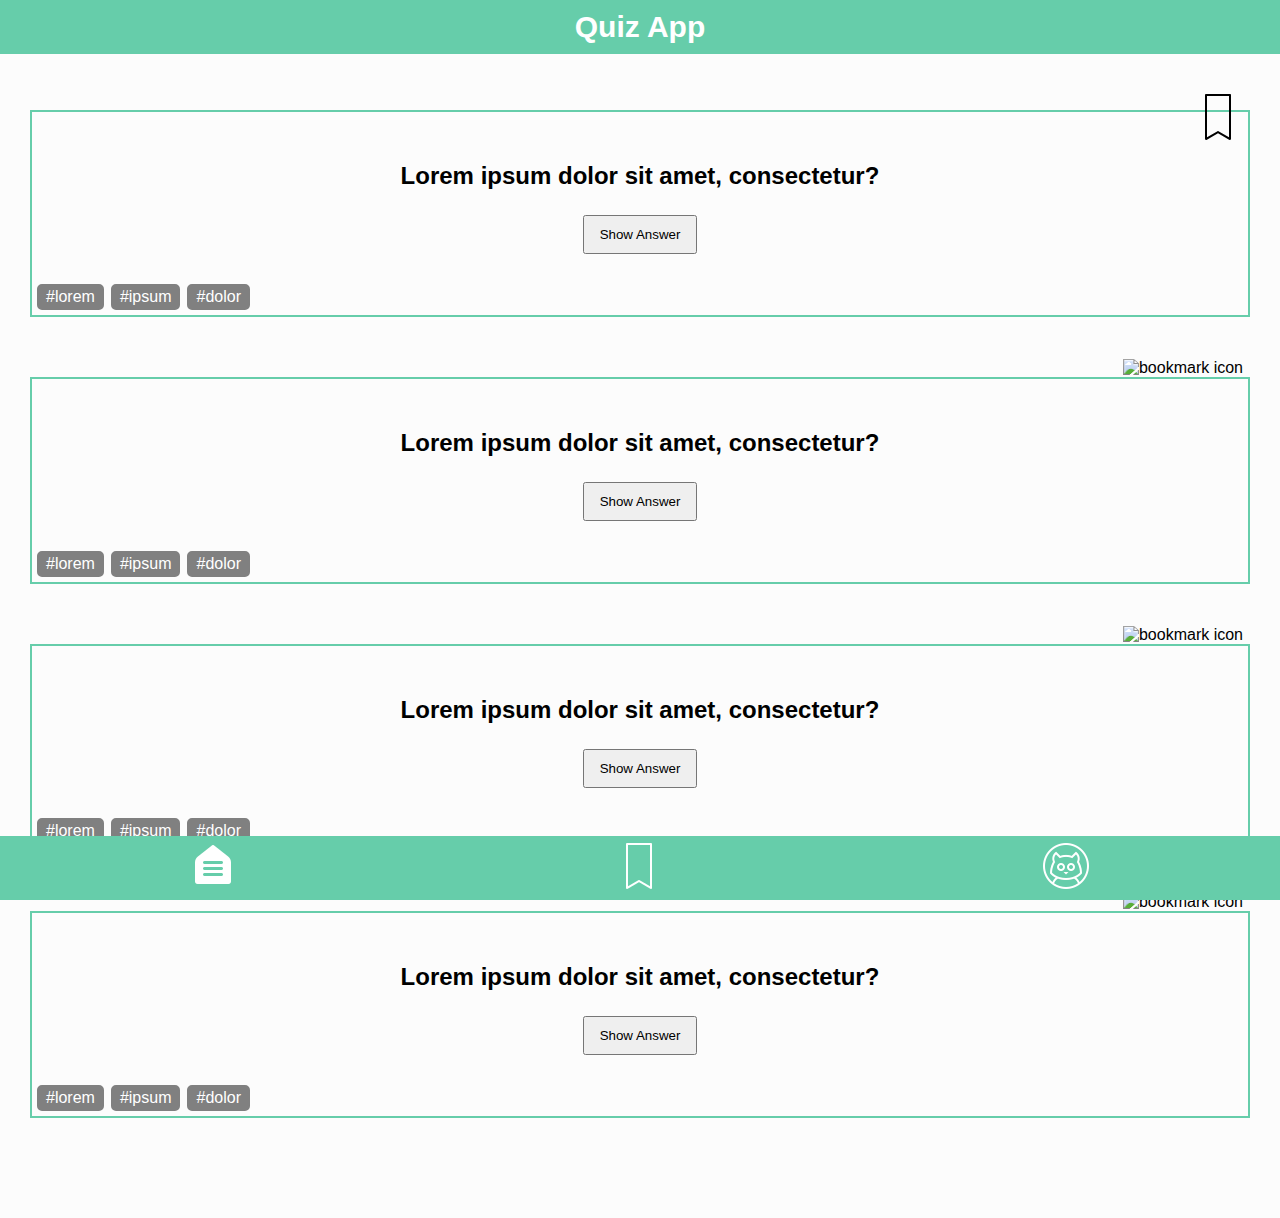
==== index.html @ 965ef6b3 "add profile" ====
<!DOCTYPE html>
<html lang="en">
  <head>
    <meta charset="UTF-8" />
    <meta http-equiv="X-UA-Compatible" content="IE=edge" />
    <meta name="viewport" content="width=device-width, initial-scale=1.0" />
    <link rel="stylesheet" href="./css/styles.css" />
    <title>Quiz</title>
  </head>
  <body>
    <header>
      <h1>Quiz App</h1>
    </header>
    <main>
      <div class="top-margin-div"></div>
      <article>
        <svg
          class="bookmark"
          alt="bookmark icon"
          xmlns="http://www.w3.org/2000/svg"
          viewBox="0 0 50 50"
          width="50px"
          height="50px"
        >
          <path
            d="M 12.8125 2 C 12.335938 2.089844 11.992188 2.511719 12 3 L 12 47 C 11.996094 47.359375 12.1875 47.691406 12.496094 47.871094 C 12.804688 48.054688 13.1875 48.054688 13.5 47.875 L 25 41.15625 L 36.5 47.875 C 36.8125 48.054688 37.195313 48.054688 37.503906 47.871094 C 37.8125 47.691406 38.003906 47.359375 38 47 L 38 3 C 38 2.449219 37.550781 2 37 2 L 13 2 C 12.96875 2 12.9375 2 12.90625 2 C 12.875 2 12.84375 2 12.8125 2 Z M 14 4 L 36 4 L 36 45.25 L 25.5 39.125 C 25.191406 38.945313 24.808594 38.945313 24.5 39.125 L 14 45.25 Z"
          />
        </svg>

        <h2>Lorem ipsum dolor sit amet, consectetur?</h2>

        <button class="answer-button">Show Answer</button>
        <div class="tags-container">
          <div class="tag">#lorem</div>
          <div class="tag">#ipsum</div>
          <div class="tag">#dolor</div>
        </div>
      </article>
      <article>
        <img
          class="bookmark"
          src="assets/images/icons8-bookmark (1).svg"
          alt="bookmark icon"
        />
        <h2>Lorem ipsum dolor sit amet, consectetur?</h2>
        <button class="answer-button">Show Answer</button>
        <div class="tags-container">
          <div class="tag">#lorem</div>
          <div class="tag">#ipsum</div>
          <div class="tag">#dolor</div>
        </div>
      </article>
      <article>
        <img
          class="bookmark"
          src="assets/images/icons8-bookmark (1).svg"
          alt="bookmark icon"
        />
        <h2>Lorem ipsum dolor sit amet, consectetur?</h2>

        <button class="answer-button">Show Answer</button>
        <div class="tags-container">
          <div class="tag">#lorem</div>
          <div class="tag">#ipsum</div>
          <div class="tag">#dolor</div>
        </div>
      </article>
      <article>
        <img
          class="bookmark"
          src="assets/images/icons8-bookmark (1).svg"
          alt="bookmark icon"
        />
        <h2>Lorem ipsum dolor sit amet, consectetur?</h2>

        <button class="answer-button">Show Answer</button>
        <div class="tags-container">
          <div class="tag">#lorem</div>
          <div class="tag">#ipsum</div>
          <div class="tag">#dolor</div>
        </div>
      </article>
    </main>
    <footer>
      <nav>
        <a href="index.html"
          ><img
            class="footer-items"
            src="assets/images/icons8-top-menu-48.png"
            alt="top menu icon"
        /></a>
        <a href="bookmarks.html"
          ><img
            class="footer-items"
            src="assets/images/icons8-bookmark-50.png"
            alt="bookmark menu icon"
        /></a>
        <a href="profile.html"
          ><img
            class="footer-items"
            src="./assets/images/icons8-cat-profile-50.png"
            alt="profile icon"
        /></a>
      </nav>
    </footer>
  </body>
</html>
---- css/styles.css ----
* {
  box-sizing: border-box;
}

body {
  margin: 0;
  font-family: "Segoe UI", Tahoma, Geneva, Verdana, sans-serif;
  background: rgb(252, 252, 252);
}

main {
  margin-top: 110px;
}

header {
  background-color: mediumaquamarine;
  font-size: 1.4rem;
  position: fixed;
  top: 0px;
  width: 100%;
  z-index: 1;
}

h1 {
  margin: 0px;
  padding: 10px;
  text-align: center;
  color: white;
  font-size: 30px;
}

article {
  margin: 60px 30px 30px 30px;
  border: solid 2px;
  border-color: mediumaquamarine;
  position: relative;
  text-align: center;
}

h2 {
  width: 100%;
  display: inline-block;
  margin-top: 50px;
  margin-bottom: 25px;
}

.bookmark {
  position: absolute;
  right: 5px;
  top: -20px;
}

.answer-button {
  padding: 10px 15px;
}

.tags-container {
  margin: 30px 5px 5px 5px;
  display: flex;
  justify-content: flex-start;
}

.tag {
  border: solid 2px;
  border-color: grey;
  background: grey;
  color: white;
  margin-right: 7px;
  border-radius: 5px;
  padding: 2px 7px;
}

nav {
  display: flex;
  justify-content: space-around;
  position: fixed;
  bottom: 0;
  width: 100%;
  background: mediumaquamarine;
}

.footer-items {
  margin: 5px;
  color: white;
}

footer {
  margin-bottom: 100px;
}

/* BOOKMARKS */

.picture-name-section {
  display: flex;
  justify-content: space-between;
  align-items: center;
  margin-left: 40px;
}
.user-name {
  display: block;
  width: 60%;
  margin: 0;
}

.profile-picture {
  display: block;
}
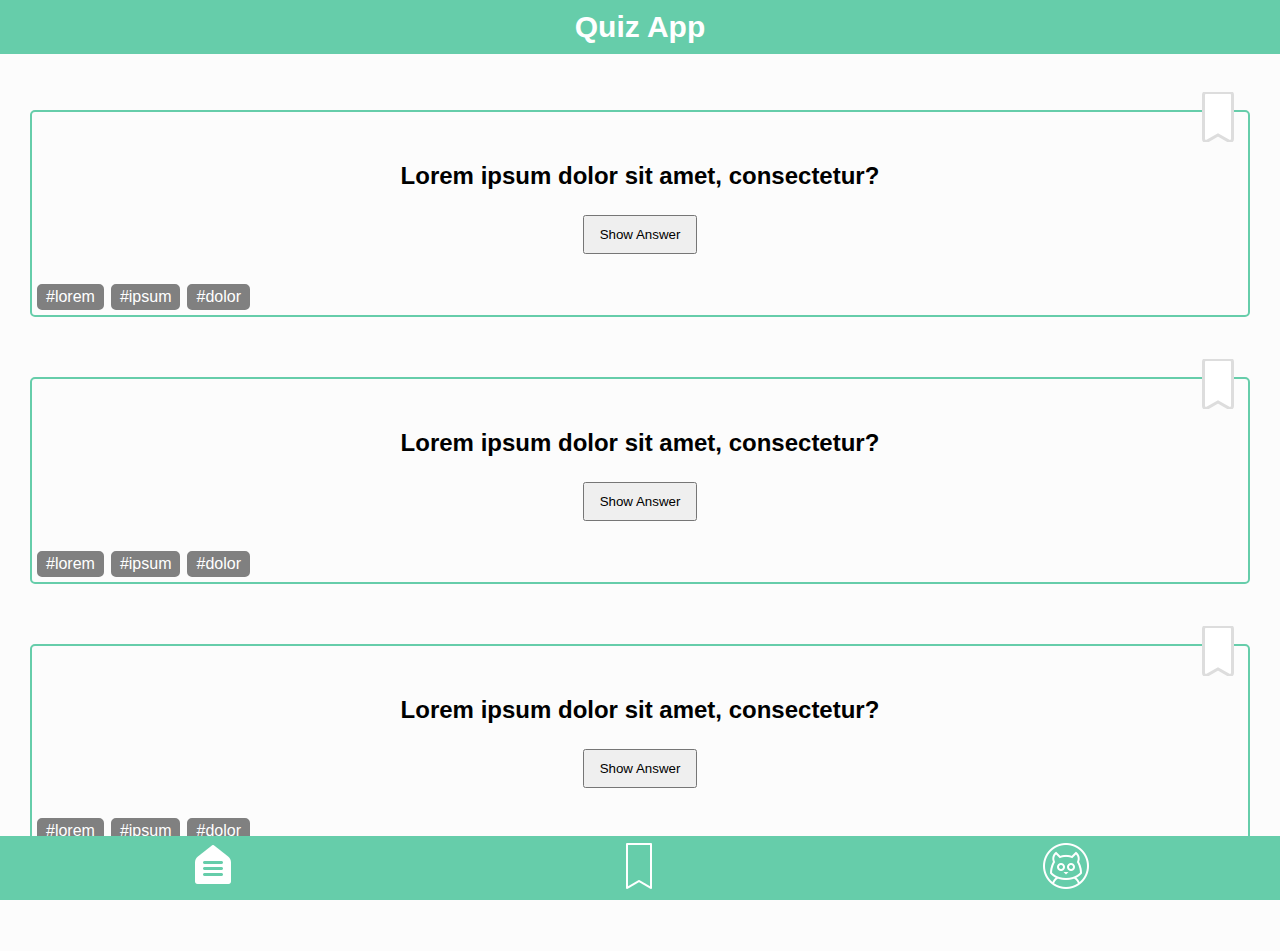
==== commit 6c988bc2: "add major css changes" ====
--- a/index.html
+++ b/index.html
@@ -7,98 +7,81 @@
     <link rel="stylesheet" href="./css/styles.css" />
     <title>Quiz</title>
   </head>
-  <body>
-    <header>
-      <h1>Quiz App</h1>
+  <body class="page">
+    <header class="page__header">
+      <h1 class="header__app-title">Quiz App</h1>
     </header>
-    <main>
-      <div class="top-margin-div"></div>
-      <article>
-        <svg
-          class="bookmark"
+    <main class="page__main">
+      <article class="question-card">
+        <img
+          src="/assets/images/bookmark_blank.svg"
+          class="question-card__bookmark"
           alt="bookmark icon"
-          xmlns="http://www.w3.org/2000/svg"
-          viewBox="0 0 50 50"
-          width="50px"
-          height="50px"
-        >
-          <path
-            d="M 12.8125 2 C 12.335938 2.089844 11.992188 2.511719 12 3 L 12 47 C 11.996094 47.359375 12.1875 47.691406 12.496094 47.871094 C 12.804688 48.054688 13.1875 48.054688 13.5 47.875 L 25 41.15625 L 36.5 47.875 C 36.8125 48.054688 37.195313 48.054688 37.503906 47.871094 C 37.8125 47.691406 38.003906 47.359375 38 47 L 38 3 C 38 2.449219 37.550781 2 37 2 L 13 2 C 12.96875 2 12.9375 2 12.90625 2 C 12.875 2 12.84375 2 12.8125 2 Z M 14 4 L 36 4 L 36 45.25 L 25.5 39.125 C 25.191406 38.945313 24.808594 38.945313 24.5 39.125 L 14 45.25 Z"
-          />
-        </svg>
+        />
+        <h2 class="question-card__question">
+          Lorem ipsum dolor sit amet, consectetur?
+        </h2>
 
-        <h2>Lorem ipsum dolor sit amet, consectetur?</h2>
-
-        <button class="answer-button">Show Answer</button>
-        <div class="tags-container">
-          <div class="tag">#lorem</div>
-          <div class="tag">#ipsum</div>
-          <div class="tag">#dolor</div>
+        <button class="question-card__answer-button">Show Answer</button>
+        <div class="question-card__tags-container">
+          <div class="tags-container__tag">#lorem</div>
+          <div class="tags-container__tag">#ipsum</div>
+          <div class="tags-container__tag">#dolor</div>
         </div>
       </article>
-      <article>
+      <article class="question-card">
         <img
-          class="bookmark"
-          src="assets/images/icons8-bookmark (1).svg"
+          src="/assets/images/bookmark_blank.svg"
+          class="question-card__bookmark"
           alt="bookmark icon"
         />
-        <h2>Lorem ipsum dolor sit amet, consectetur?</h2>
-        <button class="answer-button">Show Answer</button>
-        <div class="tags-container">
-          <div class="tag">#lorem</div>
-          <div class="tag">#ipsum</div>
-          <div class="tag">#dolor</div>
+        <h2 class="question-card__question">
+          Lorem ipsum dolor sit amet, consectetur?
+        </h2>
+
+        <button class="question-card__answer-button">Show Answer</button>
+        <div class="question-card__tags-container">
+          <div class="tags-container__tag">#lorem</div>
+          <div class="tags-container__tag">#ipsum</div>
+          <div class="tags-container__tag">#dolor</div>
         </div>
       </article>
-      <article>
+      <article class="question-card">
         <img
-          class="bookmark"
-          src="assets/images/icons8-bookmark (1).svg"
+          src="/assets/images/bookmark_blank.svg"
+          class="question-card__bookmark"
           alt="bookmark icon"
         />
-        <h2>Lorem ipsum dolor sit amet, consectetur?</h2>
+        <h2 class="question-card__question">
+          Lorem ipsum dolor sit amet, consectetur?
+        </h2>
 
-        <button class="answer-button">Show Answer</button>
-        <div class="tags-container">
-          <div class="tag">#lorem</div>
-          <div class="tag">#ipsum</div>
-          <div class="tag">#dolor</div>
-        </div>
-      </article>
-      <article>
-        <img
-          class="bookmark"
-          src="assets/images/icons8-bookmark (1).svg"
-          alt="bookmark icon"
-        />
-        <h2>Lorem ipsum dolor sit amet, consectetur?</h2>
-
-        <button class="answer-button">Show Answer</button>
-        <div class="tags-container">
-          <div class="tag">#lorem</div>
-          <div class="tag">#ipsum</div>
-          <div class="tag">#dolor</div>
+        <button class="question-card__answer-button">Show Answer</button>
+        <div class="question-card__tags-container">
+          <div class="tags-container__tag">#lorem</div>
+          <div class="tags-container__tag">#ipsum</div>
+          <div class="tags-container__tag">#dolor</div>
         </div>
       </article>
     </main>
-    <footer>
-      <nav>
+    <footer class="page__footer">
+      <nav class="footer__nav-bar">
         <a href="index.html"
           ><img
-            class="footer-items"
-            src="assets/images/icons8-top-menu-48.png"
+            class="nav-bar__icon"
+            src="assets/images/home-icon-blank.png"
             alt="top menu icon"
         /></a>
         <a href="bookmarks.html"
           ><img
-            class="footer-items"
-            src="assets/images/icons8-bookmark-50.png"
+            class="nav-bar__icon"
+            src="assets/images/bookmark-icon-blank.png"
             alt="bookmark menu icon"
         /></a>
         <a href="profile.html"
           ><img
-            class="footer-items"
-            src="./assets/images/icons8-cat-profile-50.png"
+            class="nav-bar__icon"
+            src="./assets/images/profile-icon-blank.png"
             alt="profile icon"
         /></a>
       </nav>
--- a/css/styles.css
+++ b/css/styles.css
@@ -1,107 +1,4 @@
-* {
-  box-sizing: border-box;
-}
-
-body {
-  margin: 0;
-  font-family: "Segoe UI", Tahoma, Geneva, Verdana, sans-serif;
-  background: rgb(252, 252, 252);
-}
-
-main {
-  margin-top: 110px;
-}
-
-header {
-  background-color: mediumaquamarine;
-  font-size: 1.4rem;
-  position: fixed;
-  top: 0px;
-  width: 100%;
-  z-index: 1;
-}
-
-h1 {
-  margin: 0px;
-  padding: 10px;
-  text-align: center;
-  color: white;
-  font-size: 30px;
-}
-
-article {
-  margin: 60px 30px 30px 30px;
-  border: solid 2px;
-  border-color: mediumaquamarine;
-  position: relative;
-  text-align: center;
-}
-
-h2 {
-  width: 100%;
-  display: inline-block;
-  margin-top: 50px;
-  margin-bottom: 25px;
-}
-
-.bookmark {
-  position: absolute;
-  right: 5px;
-  top: -20px;
-}
-
-.answer-button {
-  padding: 10px 15px;
-}
-
-.tags-container {
-  margin: 30px 5px 5px 5px;
-  display: flex;
-  justify-content: flex-start;
-}
-
-.tag {
-  border: solid 2px;
-  border-color: grey;
-  background: grey;
-  color: white;
-  margin-right: 7px;
-  border-radius: 5px;
-  padding: 2px 7px;
-}
-
-nav {
-  display: flex;
-  justify-content: space-around;
-  position: fixed;
-  bottom: 0;
-  width: 100%;
-  background: mediumaquamarine;
-}
-
-.footer-items {
-  margin: 5px;
-  color: white;
-}
-
-footer {
-  margin-bottom: 100px;
-}
-
-/* BOOKMARKS */
-
-.picture-name-section {
-  display: flex;
-  justify-content: space-between;
-  align-items: center;
-  margin-left: 40px;
-}
-.user-name {
-  display: block;
-  width: 60%;
-  margin: 0;
-}
-
-.profile-picture {
-  display: block;
-}
+@import "/css/global.css";
+@import "/css/question-cards.css";
+@import "/css/nav-bar.css";
+@import "/css/profile-page.css";
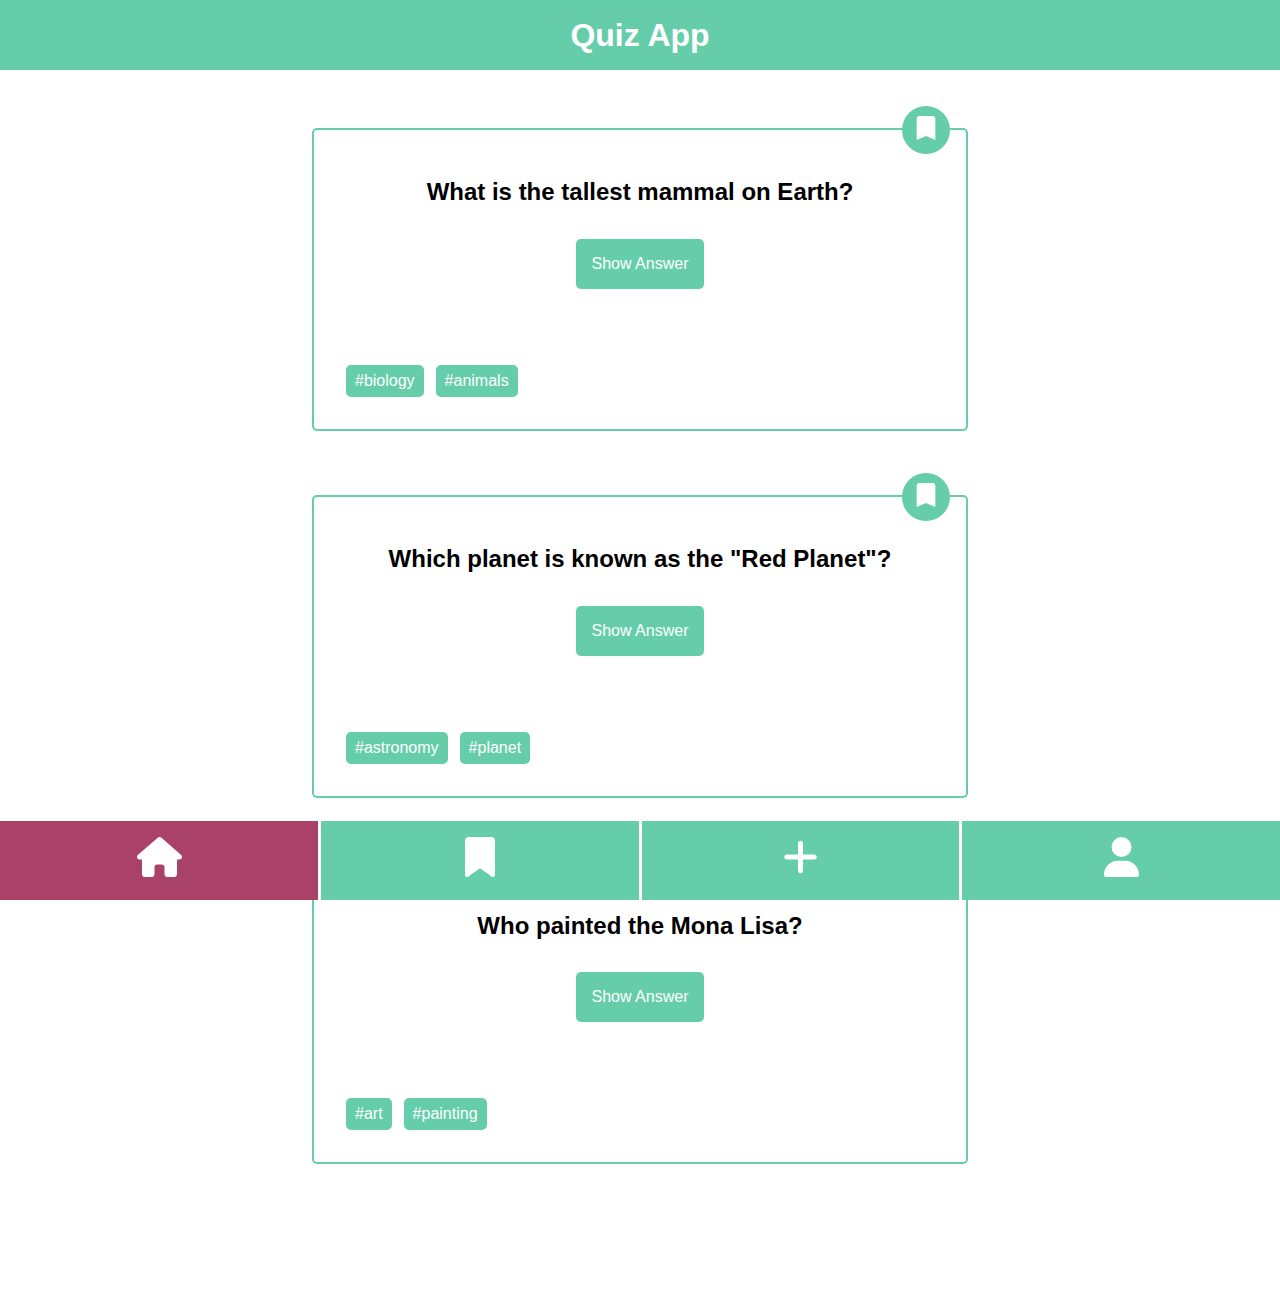
==== commit a8211b54: "add last changes to html and css" ====
--- a/index.html
+++ b/index.html
@@ -4,87 +4,176 @@
     <meta charset="UTF-8" />
     <meta http-equiv="X-UA-Compatible" content="IE=edge" />
     <meta name="viewport" content="width=device-width, initial-scale=1.0" />
-    <link rel="stylesheet" href="./css/styles.css" />
+    <link rel="stylesheet" href="./styles.css" />
     <title>Quiz</title>
   </head>
-  <body class="page">
-    <header class="page__header">
+  <body>
+    <header class="header">
       <h1 class="header__app-title">Quiz App</h1>
     </header>
-    <main class="page__main">
-      <article class="question-card">
-        <img
-          src="/assets/images/bookmark_blank.svg"
-          class="question-card__bookmark"
-          alt="bookmark icon"
-        />
-        <h2 class="question-card__question">
-          Lorem ipsum dolor sit amet, consectetur?
-        </h2>
-
-        <button class="question-card__answer-button">Show Answer</button>
-        <div class="question-card__tags-container">
-          <div class="tags-container__tag">#lorem</div>
-          <div class="tags-container__tag">#ipsum</div>
-          <div class="tags-container__tag">#dolor</div>
-        </div>
-      </article>
-      <article class="question-card">
-        <img
-          src="/assets/images/bookmark_blank.svg"
-          class="question-card__bookmark"
-          alt="bookmark icon"
-        />
-        <h2 class="question-card__question">
-          Lorem ipsum dolor sit amet, consectetur?
-        </h2>
-
-        <button class="question-card__answer-button">Show Answer</button>
-        <div class="question-card__tags-container">
-          <div class="tags-container__tag">#lorem</div>
-          <div class="tags-container__tag">#ipsum</div>
-          <div class="tags-container__tag">#dolor</div>
-        </div>
-      </article>
-      <article class="question-card">
-        <img
-          src="/assets/images/bookmark_blank.svg"
-          class="question-card__bookmark"
-          alt="bookmark icon"
-        />
-        <h2 class="question-card__question">
-          Lorem ipsum dolor sit amet, consectetur?
-        </h2>
-
-        <button class="question-card__answer-button">Show Answer</button>
-        <div class="question-card__tags-container">
-          <div class="tags-container__tag">#lorem</div>
-          <div class="tags-container__tag">#ipsum</div>
-          <div class="tags-container__tag">#dolor</div>
-        </div>
-      </article>
+    <main>
+      <ul class="question-card-list">
+        <!-- first card -->
+        <li class="question-card-list__item">
+          <article class="question-card">
+            <h2 class="question-card__question">
+              What is the tallest mammal on Earth?
+            </h2>
+            <button class="question-card__button-answer" type="button">
+              Show Answer
+            </button>
+            <p class="question-card__answer question-card__answer--active">
+              Giraffe
+            </p>
+            <ul class="question-card__tag-list">
+              <li class="question-card__tag-list-item">#biology</li>
+              <li class="question-card__tag-list-item">#animals</li>
+            </ul>
+            <div class="question-card__button-bookmark">
+              <button class="bookmark" aria-label="bookmark" type="button">
+                <svg
+                  class="bookmark__icon"
+                  xmlns="http://www.w3.org/2000/svg"
+                  viewbox="0 0 24 24"
+                >
+                  <path
+                    d="M17 3H7c-1.1 0-2 .9-2 2v16l7-3 7 3V5c0-1.1-.9-2-2-2z"
+                  />
+                </svg>
+              </button>
+            </div>
+          </article>
+        </li>
+        <!-- second card -->
+        <li class="question-card-list__item">
+          <article class="question-card">
+            <h2 class="question-card__question">
+              Which planet is known as the "Red Planet"?
+            </h2>
+            <button class="question-card__button-answer" type="button">
+              Show Answer
+            </button>
+            <p class="question-card__answer question-card__answer--active">
+              Mars
+            </p>
+            <ul class="question-card__tag-list">
+              <li class="question-card__tag-list-item">#astronomy</li>
+              <li class="question-card__tag-list-item">#planet</li>
+            </ul>
+            <div class="question-card__button-bookmark">
+              <button class="bookmark" aria-label="bookmark" type="button">
+                <svg
+                  class="bookmark__icon"
+                  xmlns="http://www.w3.org/2000/svg"
+                  viewbox="0 0 24 24"
+                >
+                  <path
+                    d="M17 3H7c-1.1 0-2 .9-2 2v16l7-3 7 3V5c0-1.1-.9-2-2-2z"
+                  />
+                </svg>
+              </button>
+            </div>
+          </article>
+        </li>
+        <!-- third card -->
+        <li class="question-card-list__item">
+          <article class="question-card">
+            <h2 class="question-card__question">Who painted the Mona Lisa?</h2>
+            <button class="question-card__button-answer" type="button">
+              Show Answer
+            </button>
+            <p class="question-card__answer question-card__answer--active">
+              Leonardo da Vinci
+            </p>
+            <ul class="question-card__tag-list">
+              <li class="question-card__tag-list-item">#art</li>
+              <li class="question-card__tag-list-item">#painting</li>
+            </ul>
+            <div class="question-card__button-bookmark">
+              <button class="bookmark" aria-label="bookmark" type="button">
+                <svg
+                  class="bookmark__icon"
+                  xmlns="http://www.w3.org/2000/svg"
+                  viewbox="0 0 24 24"
+                >
+                  <path
+                    d="M17 3H7c-1.1 0-2 .9-2 2v16l7-3 7 3V5c0-1.1-.9-2-2-2z"
+                  />
+                </svg>
+              </button>
+            </div>
+          </article>
+        </li>
+      </ul>
     </main>
-    <footer class="page__footer">
-      <nav class="footer__nav-bar">
-        <a href="index.html"
-          ><img
-            class="nav-bar__icon"
-            src="assets/images/home-icon-blank.png"
-            alt="top menu icon"
-        /></a>
-        <a href="bookmarks.html"
-          ><img
-            class="nav-bar__icon"
-            src="assets/images/bookmark-icon-blank.png"
-            alt="bookmark menu icon"
-        /></a>
-        <a href="profile.html"
-          ><img
-            class="nav-bar__icon"
-            src="./assets/images/profile-icon-blank.png"
-            alt="profile icon"
-        /></a>
-      </nav>
-    </footer>
+    <!-- nav-bar -->
+    <nav class="nav-bar">
+      <ul class="nav-bar__list">
+        <li class="nav-bar__list-item nav-bar__list-item--active">
+          <a
+            class="nav-bar__link"
+            href="index.html"
+            aria-label="go to home page"
+          >
+            <svg
+              class="nav-bar__icon"
+              xmlns="http://www.w3.org/2000/svg"
+              viewBox="0 0 576 512"
+            >
+              <!--! Font Awesome Pro 6.4.0 by @fontawesome - https://fontawesome.com License - https://fontawesome.com/license (Commercial License) Copyright 2023 Fonticons, Inc. -->
+              <path
+                d="M575.8 255.5c0 18-15 32.1-32 32.1h-32l.7 160.2c0 2.7-.2 5.4-.5 8.1V472c0 22.1-17.9 40-40 40H456c-1.1 0-2.2 0-3.3-.1c-1.4 .1-2.8 .1-4.2 .1H416 392c-22.1 0-40-17.9-40-40V448 384c0-17.7-14.3-32-32-32H256c-17.7 0-32 14.3-32 32v64 24c0 22.1-17.9 40-40 40H160 128.1c-1.5 0-3-.1-4.5-.2c-1.2 .1-2.4 .2-3.6 .2H104c-22.1 0-40-17.9-40-40V360c0-.9 0-1.9 .1-2.8V287.6H32c-18 0-32-14-32-32.1c0-9 3-17 10-24L266.4 8c7-7 15-8 22-8s15 2 21 7L564.8 231.5c8 7 12 15 11 24z"
+                fill="#ffffff"
+              />
+            </svg>
+          </a>
+        </li>
+        <li class="nav-bar__list-item">
+          <a
+            class="nav-bar__link"
+            href="bookmarks.html"
+            aria-label="go to bookmarks page"
+          >
+            <svg xmlns="http://www.w3.org/2000/svg" viewBox="0 0 384 512">
+              <!--! Font Awesome Pro 6.4.0 by @fontawesome - https://fontawesome.com License - https://fontawesome.com/license (Commercial License) Copyright 2023 Fonticons, Inc. -->
+              <path
+                d="M0 48V487.7C0 501.1 10.9 512 24.3 512c5 0 9.9-1.5 14-4.4L192 400 345.7 507.6c4.1 2.9 9 4.4 14 4.4c13.4 0 24.3-10.9 24.3-24.3V48c0-26.5-21.5-48-48-48H48C21.5 0 0 21.5 0 48z"
+                fill="#ffffff"
+              />
+            </svg>
+          </a>
+        </li>
+        <li class="nav-bar__list-item">
+          <a
+            class="nav-bar__link"
+            href="new-card.html"
+            aria-label="go to profile page"
+          >
+            <svg xmlns="http://www.w3.org/2000/svg" viewBox="0 0 448 512">
+              <!--! Font Awesome Pro 6.4.0 by @fontawesome - https://fontawesome.com License - https://fontawesome.com/license (Commercial License) Copyright 2023 Fonticons, Inc. -->
+              <path
+                d="M256 80c0-17.7-14.3-32-32-32s-32 14.3-32 32V224H48c-17.7 0-32 14.3-32 32s14.3 32 32 32H192V432c0 17.7 14.3 32 32 32s32-14.3 32-32V288H400c17.7 0 32-14.3 32-32s-14.3-32-32-32H256V80z"
+                fill="#ffffff"
+              />
+            </svg>
+          </a>
+        </li>
+        <li class="nav-bar__list-item">
+          <a
+            class="nav-bar__link"
+            href="profile.html"
+            aria-label="go to profile page"
+          >
+            <svg xmlns="http://www.w3.org/2000/svg" viewBox="0 0 448 512">
+              <!--! Font Awesome Pro 6.4.0 by @fontawesome - https://fontawesome.com License - https://fontawesome.com/license (Commercial License) Copyright 2023 Fonticons, Inc. -->
+              <path
+                d="M224 256A128 128 0 1 0 224 0a128 128 0 1 0 0 256zm-45.7 48C79.8 304 0 383.8 0 482.3C0 498.7 13.3 512 29.7 512H418.3c16.4 0 29.7-13.3 29.7-29.7C448 383.8 368.2 304 269.7 304H178.3z"
+                fill="#ffffff"
+              />
+            </svg>
+          </a>
+        </li>
+      </ul>
+    </nav>
   </body>
 </html>
--- a/styles.css
+++ b/styles.css
@@ -0,0 +1,8 @@
+@import "global.css";
+@import "/components/header.css";
+@import "/components/question-card.css";
+@import "/components/nav-bar.css";
+@import "/components/profile-page.css";
+@import "/components/question-card-list.css";
+@import "/components/bookmark.css";
+@import "/components/counter-list.css"
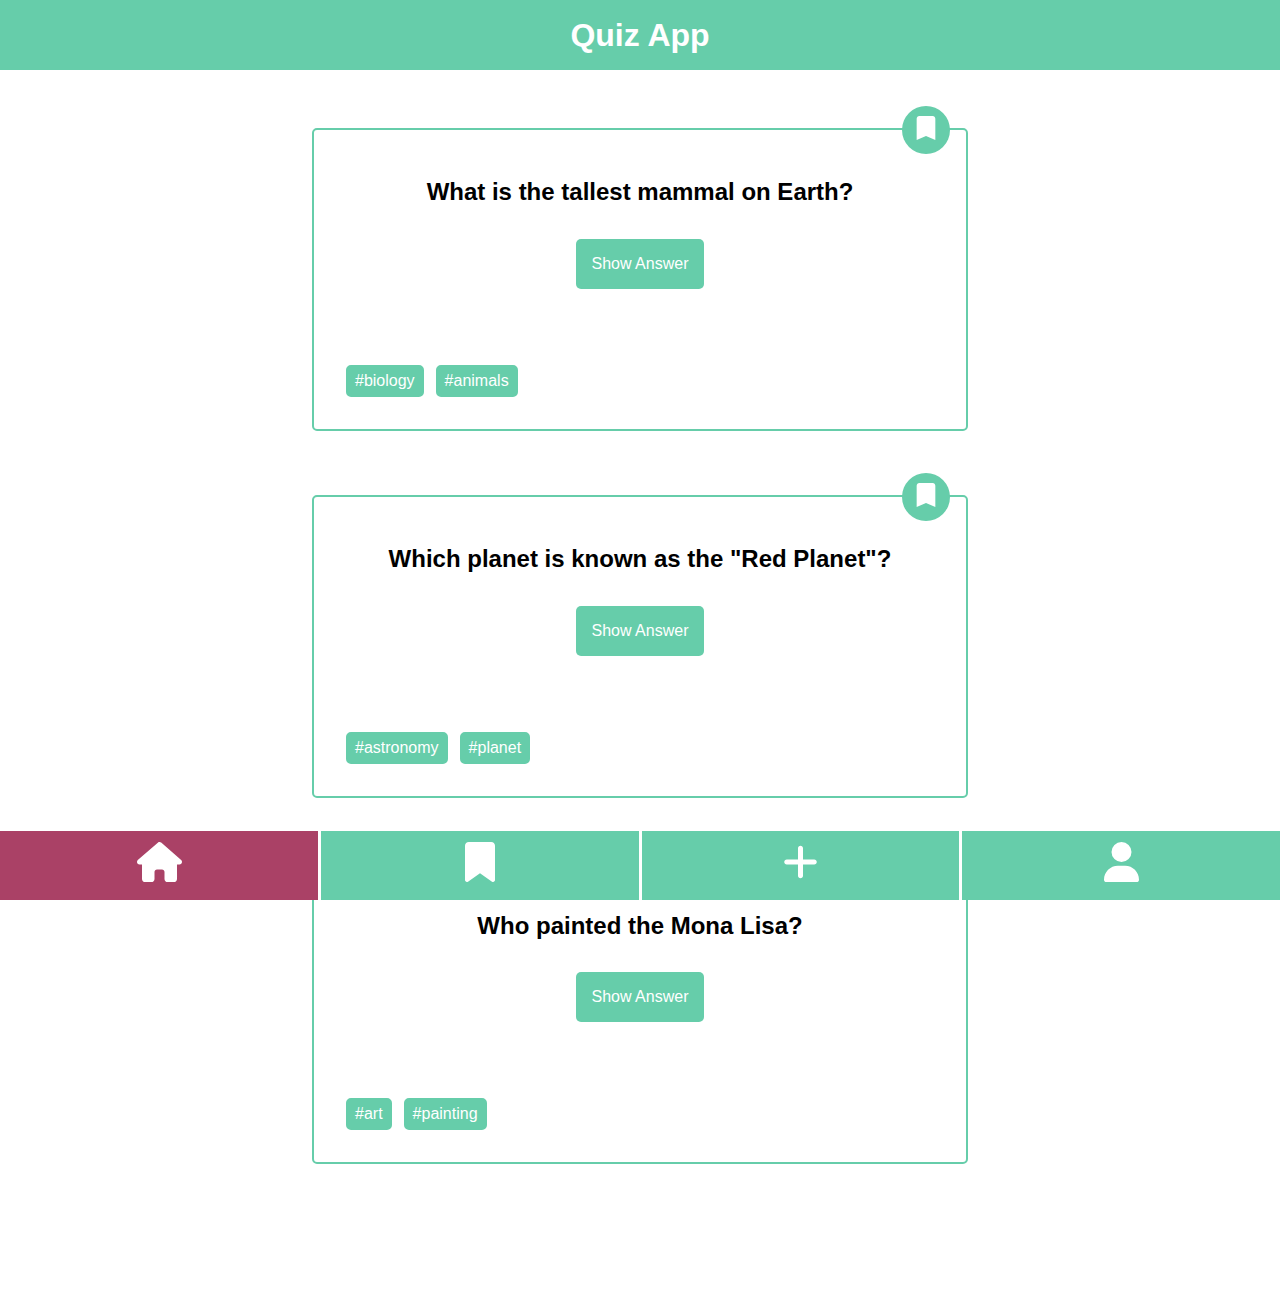
==== commit f896fccb: "add js changes" ====
--- a/index.html
+++ b/index.html
@@ -5,6 +5,7 @@
     <meta http-equiv="X-UA-Compatible" content="IE=edge" />
     <meta name="viewport" content="width=device-width, initial-scale=1.0" />
     <link rel="stylesheet" href="./styles.css" />
+    <script src="./index.js" defer></script>
     <title>Quiz</title>
   </head>
   <body>
@@ -12,17 +13,21 @@
       <h1 class="header__app-title">Quiz App</h1>
     </header>
     <main>
-      <ul class="question-card-list">
+      <ul class="question-card-list" data-js="question-card-list">
         <!-- first card -->
         <li class="question-card-list__item">
           <article class="question-card">
             <h2 class="question-card__question">
               What is the tallest mammal on Earth?
             </h2>
-            <button class="question-card__button-answer" type="button">
+            <button
+              class="question-card__button-answer"
+              type="button"
+              data-js="button-answer"
+            >
               Show Answer
             </button>
-            <p class="question-card__answer question-card__answer--active">
+            <p class="question-card__answer" data-js="question-card__answer">
               Giraffe
             </p>
             <ul class="question-card__tag-list">
@@ -30,7 +35,12 @@
               <li class="question-card__tag-list-item">#animals</li>
             </ul>
             <div class="question-card__button-bookmark">
-              <button class="bookmark" aria-label="bookmark" type="button">
+              <button
+                class="bookmark"
+                aria-label="bookmark"
+                type="button"
+                data-js="bookmark"
+              >
                 <svg
                   class="bookmark__icon"
                   xmlns="http://www.w3.org/2000/svg"
@@ -50,10 +60,14 @@
             <h2 class="question-card__question">
               Which planet is known as the "Red Planet"?
             </h2>
-            <button class="question-card__button-answer" type="button">
+            <button
+              class="question-card__button-answer"
+              type="button"
+              data-js="button-answer"
+            >
               Show Answer
             </button>
-            <p class="question-card__answer question-card__answer--active">
+            <p class="question-card__answer" data-js="question-card__answer">
               Mars
             </p>
             <ul class="question-card__tag-list">
@@ -61,7 +75,12 @@
               <li class="question-card__tag-list-item">#planet</li>
             </ul>
             <div class="question-card__button-bookmark">
-              <button class="bookmark" aria-label="bookmark" type="button">
+              <button
+                class="bookmark"
+                aria-label="bookmark"
+                type="button"
+                data-js="bookmark"
+              >
                 <svg
                   class="bookmark__icon"
                   xmlns="http://www.w3.org/2000/svg"
@@ -79,10 +98,14 @@
         <li class="question-card-list__item">
           <article class="question-card">
             <h2 class="question-card__question">Who painted the Mona Lisa?</h2>
-            <button class="question-card__button-answer" type="button">
+            <button
+              class="question-card__button-answer"
+              type="button"
+              data-js="button-answer"
+            >
               Show Answer
             </button>
-            <p class="question-card__answer question-card__answer--active">
+            <p class="question-card__answer" data-js="question-card__answer">
               Leonardo da Vinci
             </p>
             <ul class="question-card__tag-list">
@@ -90,7 +113,12 @@
               <li class="question-card__tag-list-item">#painting</li>
             </ul>
             <div class="question-card__button-bookmark">
-              <button class="bookmark" aria-label="bookmark" type="button">
+              <button
+                class="bookmark"
+                aria-label="bookmark"
+                type="button"
+                data-js="bookmark"
+              >
                 <svg
                   class="bookmark__icon"
                   xmlns="http://www.w3.org/2000/svg"
--- a/styles.css
+++ b/styles.css
@@ -1,8 +1,9 @@
 @import "global.css";
 @import "/components/header.css";
-@import "/components/question-card.css";
+@import "/components/Question_card/Question-card.css";
 @import "/components/nav-bar.css";
 @import "/components/profile-page.css";
 @import "/components/question-card-list.css";
 @import "/components/bookmark.css";
-@import "/components/counter-list.css"
+@import "/components/counter-list.css";
+@import "/components/Card_form/Card_form.css";
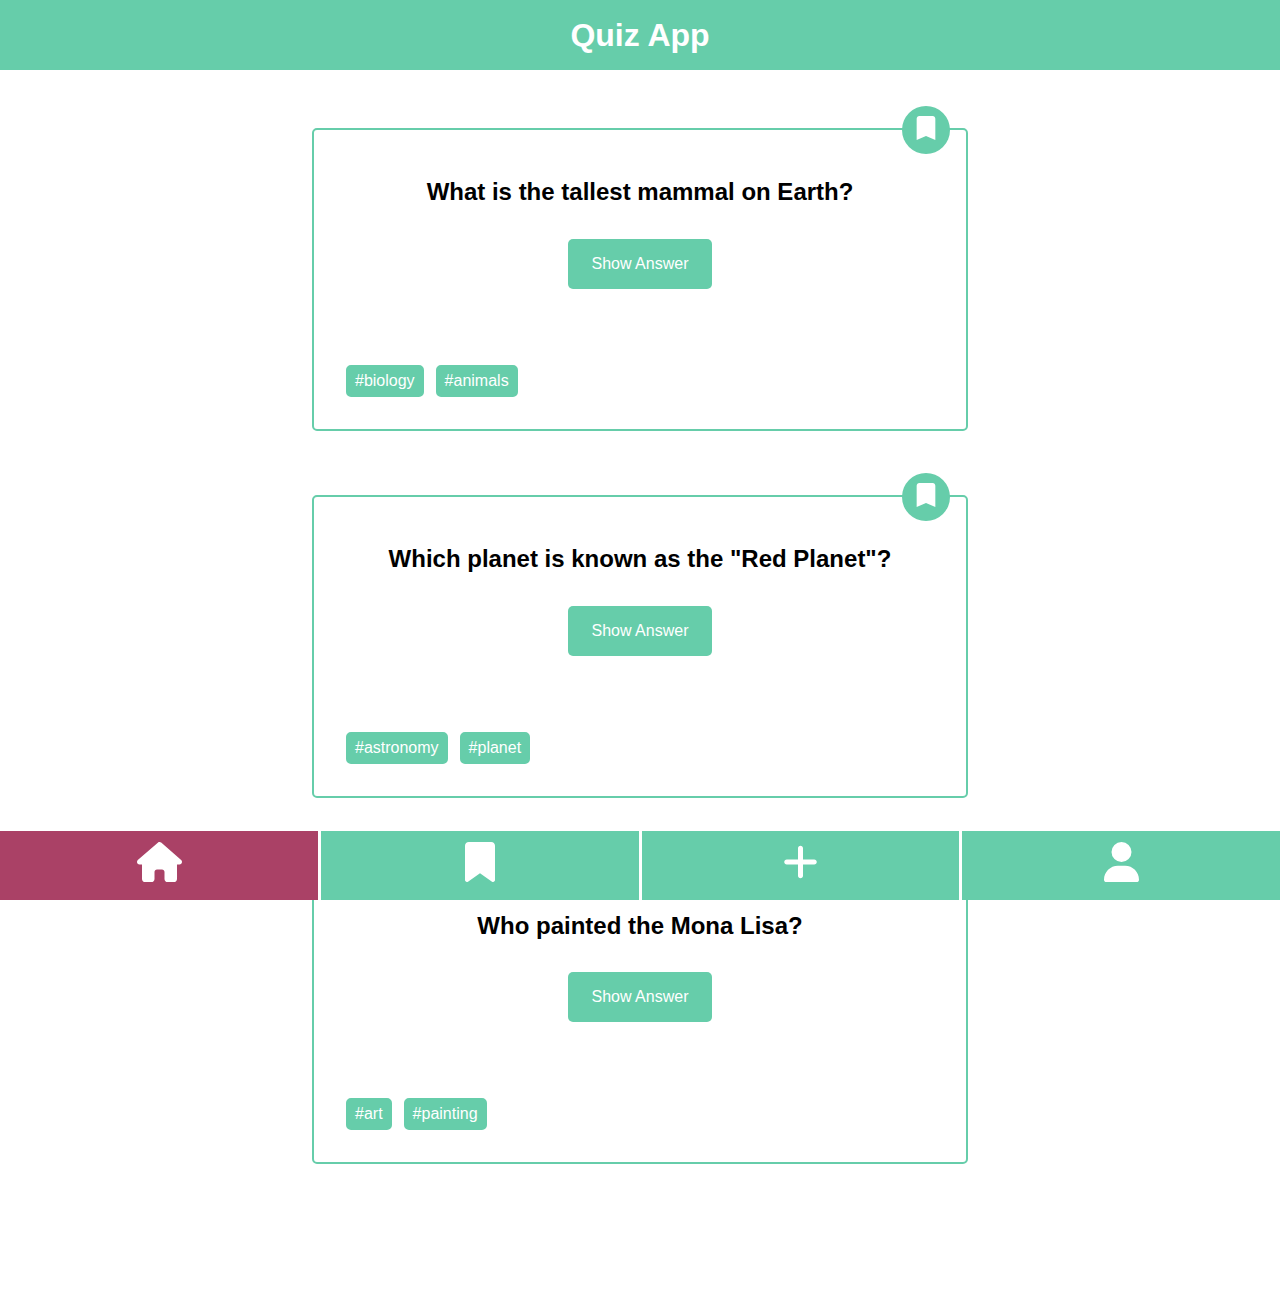
==== commit 6b908866: "add dark mode function and progress bars" ====
--- a/index.html
+++ b/index.html
@@ -5,17 +5,18 @@
     <meta http-equiv="X-UA-Compatible" content="IE=edge" />
     <meta name="viewport" content="width=device-width, initial-scale=1.0" />
     <link rel="stylesheet" href="./styles.css" />
-    <script src="./index.js" defer></script>
+    <script type="module" src="./index.js"></script>
     <title>Quiz</title>
   </head>
   <body>
     <header class="header">
       <h1 class="header__app-title">Quiz App</h1>
+      <div class="header__progress-bar" data-js="progress-bar"></div>
     </header>
     <main>
       <ul class="question-card-list" data-js="question-card-list">
         <!-- first card -->
-        <li class="question-card-list__item">
+        <li class="question-card-list__item" data-js="question-card-list__item">
           <article class="question-card">
             <h2 class="question-card__question">
               What is the tallest mammal on Earth?
--- a/styles.css
+++ b/styles.css
@@ -2,8 +2,9 @@
 @import "/components/header.css";
 @import "/components/Question_card/Question-card.css";
 @import "/components/nav-bar.css";
-@import "/components/profile-page.css";
+@import "/components/Profile_page/Profile_page.css";
 @import "/components/question-card-list.css";
 @import "/components/bookmark.css";
 @import "/components/counter-list.css";
 @import "/components/Card_form/Card_form.css";
+@import "/components/Progress_bar/Progress_bar.css";
